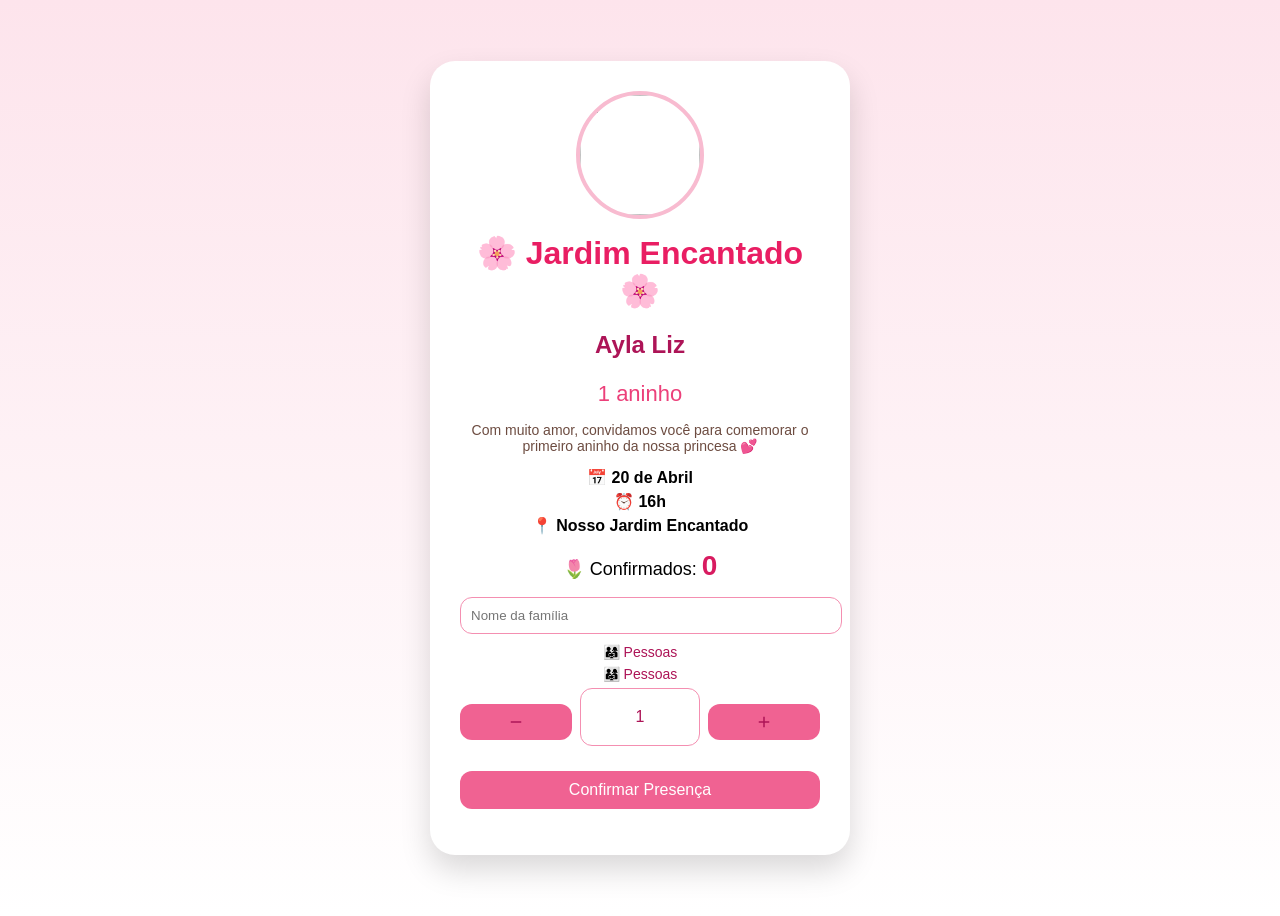
==== index.html @ fba71929 "feat: initial prototype" ====
<!DOCTYPE html>
<html lang="pt-BR">
<head>
<meta charset="UTF-8">
<title>Ayla Liz • 1 Aninho</title>
<link rel="stylesheet" href="style.css">
</head>

<body>

<!-- FLORES ANIMADAS -->
<div class="flores">
  <span>🌸</span><span>🌷</span><span>🌼</span>
  <span>🌸</span><span>🌷</span><span>🌼</span>
</div>

<audio autoplay loop>
  <source src="musica.mp3" type="audio/mpeg">
</audio>

<div class="convite">
  <img src="img/ayla.jpg" class="foto">

  <h1>🌸 Jardim Encantado 🌸</h1>
  <h2>Ayla Liz</h2>
  <p class="idade">1 aninho</p>

  <p class="texto">
    Com muito amor, convidamos você para comemorar
    o primeiro aninho da nossa princesa 💕
  </p>

  <div class="info">
    <p>📅 <strong>20 de Abril</strong></p>
    <p>⏰ <strong>16h</strong></p>
    <p>📍 <strong>Nosso Jardim Encantado</strong></p>
  </div>

  <div class="contador">
    🌷 Confirmados:
    <span id="totalConfirmados">0</span>
  </div>

 <div class="confirmacao">
  <input type="text" id="nome" placeholder="Nome da família">
  <div class="qtd-container">
  <span class="label-qtd">👨‍👩‍👧 Pessoas</span>

 <div class="qtd-container">
  <span class="label-qtd">👨‍👩‍👧 Pessoas</span>

  <div class="qtd-box">
    <button type="button" class="qtd-btn" onclick="alterarQtd(-1)">
      <svg viewBox="0 0 24 24">
        <path d="M19 13H5v-2h14v2z"/>
      </svg>
    </button>

    <input type="text" id="qtd" value="1" readonly>

    <button type="button" class="qtd-btn" onclick="alterarQtd(1)">
      <svg viewBox="0 0 24 24">
        <path d="M19 13H13v6h-2v-6H5v-2h6V5h2v6h6v2z"/>
      </svg>
    </button>
  </div>
</div>


  <button onclick="confirmar()">Confirmar Presença</button>
  <p id="mensagem"></p>
</div>


<script src="script.js"></script>
</body>
</html>
---- style.css ----
body {
  background: linear-gradient(#fde4ec, #fff);
  font-family: 'Segoe UI', sans-serif;
  display: flex;
  justify-content: center;
  align-items: center;
  min-height: 100vh;
  overflow-x: hidden;
}

.convite {
  background: #fff;
  border-radius: 25px;
  padding: 30px;
  width: 360px;
  text-align: center;
  box-shadow: 0 15px 30px rgba(0,0,0,0.15);
}

.foto {
  width: 120px;
  height: 120px;
  border-radius: 50%;
  object-fit: cover;
  border: 4px solid #f8bbd0;
}

h1 {
  color: #e91e63;
  margin-top: 15px;
}

h2 {
  color: #ad1457;
}

.idade {
  font-size: 22px;
  color: #ec407a;
  margin-bottom: 15px;
}

.texto {
  color: #6d4c41;
  font-size: 14px;
}

.info p {
  margin: 5px 0;
}

.contador {
  margin: 15px 0;
  font-size: 18px;
}

#totalConfirmados {
  font-size: 28px;
  font-weight: bold;
  color: #d81b60;
}

.qtd-container {
  margin-bottom: 15px;
}

.label-qtd {
  display: block;
  margin-bottom: 6px;
  color: #ad1457;
  font-size: 14px;
}

.qtd-box {
  display: flex;
  justify-content: center;
  align-items: center;
  gap: 8px;
}

.qtd-box button {
  width: 36px;
  height: 36px;
  border-radius: 50%;
  border: none;
  background: #f8bbd0;
  color: #ad1457;
  font-size: 20px;
  cursor: pointer;
  transition: 0.2s;
}

.qtd-box button:hover {
  background: #f48fb1;
}

.qtd-box input {
  width: 45px;
  height: 36px;
  text-align: center;
  border-radius: 12px;
  border: 1px solid #f48fb1;
  font-size: 16px;
  color: #ad1457;
  background: #fff;
}

.qtd-btn {
  width: 36px;
  height: 36px;
  border-radius: 50%;
  border: none;
  background: #f8bbd0;
  display: flex;
  align-items: center;
  justify-content: center;
  cursor: pointer;
  transition: 0.2s;
}

.qtd-btn svg {
  width: 18px;
  height: 18px;
  fill: #ad1457;
}

.qtd-btn:hover {
  background: #f48fb1;
  transform: scale(1.05);
}

.qtd-btn:active {
  transform: scale(0.95);
}


.confirmacao input {
  width: 100%;
  padding: 10px;
  border-radius: 12px;
  border: 1px solid #f48fb1;
  margin-bottom: 10px;
}

.confirmacao button {
  width: 100%;
  padding: 10px;
  border: none;
  border-radius: 12px;
  background: #f06292;
  color: white;
  font-size: 16px;
  cursor: pointer;
}

.confirmacao button:hover {
  background: #ec407a;
}

#mensagem {
  color: #ad1457;
  margin-top: 8px;
}

/* FLORES */
.flores span {
  position: fixed;
  top: -50px;
  font-size: 24px;
  animation: cair 10s linear infinite;
}

.flores span:nth-child(1){left:10%;animation-delay:0s;}
.flores span:nth-child(2){left:30%;animation-delay:2s;}
.flores span:nth-child(3){left:50%;animation-delay:4s;}
.flores span:nth-child(4){left:70%;animation-delay:1s;}
.flores span:nth-child(5){left:90%;animation-delay:3s;}

@keyframes cair {
  to {
    transform: translateY(110vh);
  }
}
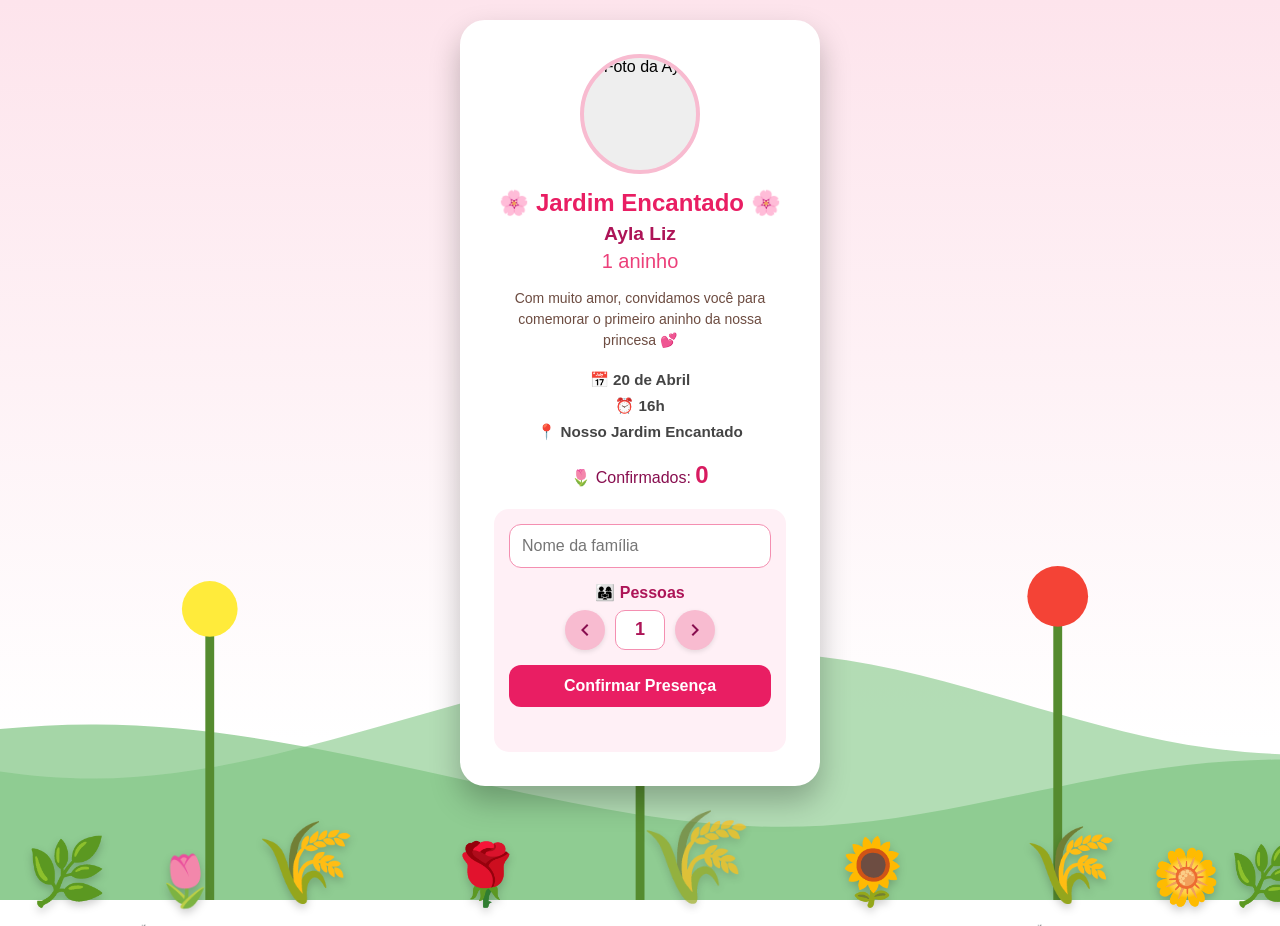
==== commit a0220603: "feat: initial prototype" ====
--- a/index.html
+++ b/index.html
@@ -1,77 +1,86 @@
 <!DOCTYPE html>
 <html lang="pt-BR">
 <head>
-<meta charset="UTF-8">
-<title>Ayla Liz • 1 Aninho</title>
-<link rel="stylesheet" href="style.css">
+  <meta charset="UTF-8">
+  <meta name="viewport" content="width=device-width, initial-scale=1.0">
+  <title>Ayla Liz • 1 Aninho</title>
+  <link rel="stylesheet" href="style.css">
 </head>
-
 <body>
 
-<!-- FLORES ANIMADAS -->
-<div class="flores">
-  <span>🌸</span><span>🌷</span><span>🌼</span>
-  <span>🌸</span><span>🌷</span><span>🌼</span>
-</div>
+  <div class="cenario-fundo"></div>
 
-<audio autoplay loop>
-  <source src="musica.mp3" type="audio/mpeg">
-</audio>
-
-<div class="convite">
-  <img src="img/ayla.jpg" class="foto">
-
-  <h1>🌸 Jardim Encantado 🌸</h1>
-  <h2>Ayla Liz</h2>
-  <p class="idade">1 aninho</p>
-
-  <p class="texto">
-    Com muito amor, convidamos você para comemorar
-    o primeiro aninho da nossa princesa 💕
-  </p>
-
-  <div class="info">
-    <p>📅 <strong>20 de Abril</strong></p>
-    <p>⏰ <strong>16h</strong></p>
-    <p>📍 <strong>Nosso Jardim Encantado</strong></p>
+  <div class="animacao-fundo flores">
+    <span>🌸</span><span>🌷</span><span>🌼</span>
+    <span>🌸</span><span>🌷</span><span>🌼</span>
+  </div>
+  <div class="animacao-frente folhas">
+    <span>🍃</span><span>🍂</span><span>🌿</span>
+    <span>🍃</span><span>🍁</span><span>🌿</span>
+  </div>
+  <div class="animacao-frente borboletas">
+    <span>🦋</span><span>🦋</span><span>🦋</span>
+  </div>
+  <div class="animacao-frente joaninhas">
+    <span>🐞</span><span>🐞</span><span>🐞</span>
+  </div>
+  <div class="animacao-frente fadinhas">
+    <span>🧚‍♀️</span><span>🧚</span><span>✨</span>
   </div>
 
-  <div class="contador">
-    🌷 Confirmados:
-    <span id="totalConfirmados">0</span>
+  <div class="vegetacao-fixa">
+    <span>🌿</span><span>🌷</span><span>🌾</span><span>🌹</span><span>🌾</span>
+    <span>🌻</span><span>🌾</span><span>🌼</span><span>🌿</span>
+  </div>
+  
+  <audio autoplay loop>
+    <source src="musica.mp3" type="audio/mpeg">
+  </audio>
+
+  <div class="convite">
+    <img src="img/ayla.jpg" class="foto" alt="Foto da Ayla">
+
+    <h1>🌸 Jardim Encantado 🌸</h1>
+    <h2>Ayla Liz</h2>
+    <p class="idade">1 aninho</p>
+
+    <p class="texto">
+      Com muito amor, convidamos você para comemorar
+      o primeiro aninho da nossa princesa 💕
+    </p>
+
+    <div class="info">
+      <p>📅 <strong>20 de Abril</strong></p>
+      <p>⏰ <strong>16h</strong></p>
+      <p>📍 <strong>Nosso Jardim Encantado</strong></p>
+    </div>
+
+    <div class="contador">
+      🌷 Confirmados:
+      <span id="totalConfirmados">0</span>
+    </div>
+
+    <div class="confirmacao">
+      <input type="text" id="nome" placeholder="Nome da família">
+      
+      <div class="qtd-container">
+        <span class="label-qtd">👨‍👩‍👧 Pessoas</span>
+        <div class="qtd-box">
+          <button type="button" class="qtd-btn" onclick="alterarQtd(-1)" aria-label="Diminuir">
+            <svg viewBox="0 0 24 24"><path d="M15.41 7.41L14 6l-6 6 6 6 1.41-1.41L10.83 12z"/></svg>
+          </button>
+          <input type="text" id="qtd" value="1" readonly>
+          <button type="button" class="qtd-btn" onclick="alterarQtd(1)" aria-label="Aumentar">
+            <svg viewBox="0 0 24 24"><path d="M10 6L8.59 7.41 13.17 12l-4.58 4.59L10 18l6-6z"/></svg>
+          </button>
+        </div>
+      </div>
+
+      <button class="btn-confirmar" onclick="confirmar()">Confirmar Presença</button>
+      <p id="mensagem"></p>
+    </div>
   </div>
 
- <div class="confirmacao">
-  <input type="text" id="nome" placeholder="Nome da família">
-  <div class="qtd-container">
-  <span class="label-qtd">👨‍👩‍👧 Pessoas</span>
-
- <div class="qtd-container">
-  <span class="label-qtd">👨‍👩‍👧 Pessoas</span>
-
-  <div class="qtd-box">
-    <button type="button" class="qtd-btn" onclick="alterarQtd(-1)">
-      <svg viewBox="0 0 24 24">
-        <path d="M19 13H5v-2h14v2z"/>
-      </svg>
-    </button>
-
-    <input type="text" id="qtd" value="1" readonly>
-
-    <button type="button" class="qtd-btn" onclick="alterarQtd(1)">
-      <svg viewBox="0 0 24 24">
-        <path d="M19 13H13v6h-2v-6H5v-2h6V5h2v6h6v2z"/>
-      </svg>
-    </button>
-  </div>
-</div>
-
-
-  <button onclick="confirmar()">Confirmar Presença</button>
-  <p id="mensagem"></p>
-</div>
-
-
-<script src="script.js"></script>
+  <script src="script.js"></script>
 </body>
-</html>
+</html>
--- a/style.css
+++ b/style.css
@@ -1,183 +1,228 @@
+/* =========================================
+   RESET E CONFIGURAÇÕES GERAIS
+========================================= */
+* {
+  box-sizing: border-box;
+  margin: 0;
+  padding: 0;
+}
+
 body {
-  background: linear-gradient(#fde4ec, #fff);
+  /* Fundo Base: Degradê Rosa */
+  background: linear-gradient(#fde4ec 0%, #fff 80%);
   font-family: 'Segoe UI', sans-serif;
+  
+  /* Flexbox para centralizar */
   display: flex;
+  flex-direction: column;
   justify-content: center;
   align-items: center;
+  
   min-height: 100vh;
+  /* Espaço embaixo maior no mobile para ver a grama */
+  padding: 20px 0 140px 0; 
   overflow-x: hidden;
 }
 
+/* =========================================
+   CENÁRIO DO JARDIM (SVG)
+========================================= */
+.cenario-fundo {
+  position: fixed;
+  bottom: 0;
+  left: 0;
+  width: 100%;
+  height: 45vh; /* Altura da área do desenho */
+  z-index: 0;   /* Atrás de tudo */
+  
+  /* SVG AJUSTADO: Baixei as flores (y=50) para não cortar o topo */
+  background-image: url('data:image/svg+xml;utf8,<svg xmlns="http://www.w3.org/2000/svg" viewBox="0 0 1440 320"><path fill="%23a5d6a7" fill-opacity="1" d="M0,224L48,213.3C96,203,192,181,288,181.3C384,181,480,203,576,224C672,245,768,267,864,261.3C960,256,1056,224,1152,213.3C1248,203,1344,213,1392,218.7L1440,224L1440,320L1392,320C1344,320,1248,320,1152,320C1056,320,960,320,864,320C768,320,672,320,576,320C480,320,384,320,288,320C192,320,96,320,48,320L0,320Z"></path><path fill="%2381c784" fill-opacity="0.6" d="M0,160L48,176C96,192,192,224,288,224C384,224,480,192,576,165.3C672,139,768,117,864,128C960,139,1056,181,1152,197.3C1248,213,1344,203,1392,197.3L1440,192L1440,320L1392,320C1344,320,1248,320,1152,320C1056,320,960,320,864,320C768,320,672,320,576,320C480,320,384,320,288,320C192,320,96,320,48,320L0,320Z"></path><line x1="140" y1="60" x2="140" y2="320" stroke="%23558b2f" stroke-width="7" /><circle cx="140" cy="60" r="26" fill="%23e91e63" /><line x1="380" y1="90" x2="380" y2="320" stroke="%23558b2f" stroke-width="7" /><circle cx="380" cy="90" r="22" fill="%23ffeb3b" /><line x1="720" y1="50" x2="720" y2="320" stroke="%23558b2f" stroke-width="7" /><circle cx="720" cy="50" r="30" fill="%239c27b0" /><line x1="1050" y1="80" x2="1050" y2="320" stroke="%23558b2f" stroke-width="7" /><circle cx="1050" cy="80" r="24" fill="%23f44336" /><line x1="1300" y1="60" x2="1300" y2="320" stroke="%23558b2f" stroke-width="7" /><circle cx="1300" cy="60" r="26" fill="%23ff9800" /></svg>');
+  
+  background-position: bottom center;
+  background-repeat: no-repeat;
+  
+  /* DESKTOP PADRÃO: Cobre a largura toda */
+  background-size: cover; 
+}
+
+
+/* =========================================
+   CARTÃO DO CONVITE
+========================================= */
 .convite {
   background: #fff;
   border-radius: 25px;
   padding: 30px;
-  width: 360px;
+  width: 90%;
+  max-width: 360px;
   text-align: center;
-  box-shadow: 0 15px 30px rgba(0,0,0,0.15);
+  box-shadow: 0 15px 30px rgba(0,0,0,0.25);
+  position: relative;
+  z-index: 10;
+  border: 4px solid #fff;
 }
 
 .foto {
-  width: 120px;
-  height: 120px;
-  border-radius: 50%;
-  object-fit: cover;
-  border: 4px solid #f8bbd0;
-}
-
-h1 {
-  color: #e91e63;
-  margin-top: 15px;
-}
-
-h2 {
-  color: #ad1457;
-}
-
-.idade {
-  font-size: 22px;
-  color: #ec407a;
-  margin-bottom: 15px;
-}
-
-.texto {
-  color: #6d4c41;
-  font-size: 14px;
-}
-
-.info p {
-  margin: 5px 0;
-}
-
-.contador {
-  margin: 15px 0;
-  font-size: 18px;
-}
-
-#totalConfirmados {
-  font-size: 28px;
-  font-weight: bold;
-  color: #d81b60;
-}
-
-.qtd-container {
-  margin-bottom: 15px;
-}
-
-.label-qtd {
-  display: block;
-  margin-bottom: 6px;
-  color: #ad1457;
-  font-size: 14px;
-}
-
-.qtd-box {
-  display: flex;
-  justify-content: center;
-  align-items: center;
-  gap: 8px;
-}
-
-.qtd-box button {
-  width: 36px;
-  height: 36px;
-  border-radius: 50%;
-  border: none;
-  background: #f8bbd0;
-  color: #ad1457;
-  font-size: 20px;
-  cursor: pointer;
-  transition: 0.2s;
-}
-
-.qtd-box button:hover {
-  background: #f48fb1;
-}
-
-.qtd-box input {
-  width: 45px;
-  height: 36px;
-  text-align: center;
-  border-radius: 12px;
-  border: 1px solid #f48fb1;
-  font-size: 16px;
-  color: #ad1457;
-  background: #fff;
-}
-
+  width: 120px; height: 120px;
+  min-width: 120px; min-height: 120px;
+  aspect-ratio: 1 / 1; border-radius: 50%;
+  object-fit: cover; border: 4px solid #f8bbd0;
+  display: block; margin: 0 auto;
+  background-color: #eee;
+}
+
+h1 { color: #e91e63; margin-top: 15px; font-size: 24px; line-height: 1.2; }
+h2 { color: #ad1457; margin: 5px 0; font-size: 1.2em; }
+.idade { font-size: 20px; color: #ec407a; margin-bottom: 15px; }
+.texto { color: #6d4c41; font-size: 14px; line-height: 1.5; margin-bottom: 20px; }
+.info p { margin: 8px 0; color: #444; font-size: 0.95em; }
+.contador { margin: 20px 0; font-size: 16px; color: #880e4f; }
+#totalConfirmados { font-size: 24px; font-weight: bold; color: #d81b60; }
+
+.confirmacao { background: #fff0f6; padding: 15px; border-radius: 15px; margin-top: 15px; }
+.confirmacao input[type="text"]#nome {
+  width: 100%; padding: 12px; border-radius: 12px; border: 1px solid #f48fb1;
+  margin-bottom: 15px; box-sizing: border-box; outline: none; font-size: 16px;
+}
+.qtd-container { margin-bottom: 15px; }
+.label-qtd { display: block; margin-bottom: 8px; color: #ad1457; font-weight: bold; }
+.qtd-box { display: flex; justify-content: center; align-items: center; gap: 10px; }
+.qtd-box input { width: 50px; height: 40px; text-align: center; border-radius: 10px; border: 1px solid #f48fb1; font-size: 18px; color: #ad1457; font-weight: bold; background: #fff; }
 .qtd-btn {
-  width: 36px;
-  height: 36px;
-  border-radius: 50%;
-  border: none;
-  background: #f8bbd0;
-  display: flex;
-  align-items: center;
-  justify-content: center;
-  cursor: pointer;
-  transition: 0.2s;
-}
-
-.qtd-btn svg {
-  width: 18px;
-  height: 18px;
-  fill: #ad1457;
-}
-
-.qtd-btn:hover {
-  background: #f48fb1;
-  transform: scale(1.05);
-}
-
-.qtd-btn:active {
-  transform: scale(0.95);
-}
-
-
-.confirmacao input {
-  width: 100%;
-  padding: 10px;
-  border-radius: 12px;
-  border: 1px solid #f48fb1;
-  margin-bottom: 10px;
-}
-
-.confirmacao button {
-  width: 100%;
-  padding: 10px;
-  border: none;
-  border-radius: 12px;
-  background: #f06292;
-  color: white;
-  font-size: 16px;
-  cursor: pointer;
-}
-
-.confirmacao button:hover {
-  background: #ec407a;
-}
-
-#mensagem {
-  color: #ad1457;
-  margin-top: 8px;
-}
-
-/* FLORES */
-.flores span {
+  width: 40px; height: 40px; border-radius: 50%; border: none; background: #f8bbd0;
+  display: flex; align-items: center; justify-content: center; cursor: pointer;
+  transition: all 0.2s ease; box-shadow: 0 2px 5px rgba(0,0,0,0.1);
+  -webkit-tap-highlight-color: transparent;
+}
+.qtd-btn:hover { background: #f06292; transform: scale(1.1); }
+.qtd-btn:active { transform: scale(0.9); }
+.qtd-btn svg { width: 24px; height: 24px; fill: #880e4f; pointer-events: none; }
+.btn-confirmar {
+  width: 100%; padding: 12px; border: none; border-radius: 12px; background: #e91e63;
+  color: white; font-size: 16px; font-weight: bold; cursor: pointer; transition: background 0.3s;
+  -webkit-tap-highlight-color: transparent;
+}
+.btn-confirmar:hover { background: #c2185b; }
+#mensagem { font-size: 13px; color: #ad1457; margin-top: 10px; min-height: 20px; }
+
+
+/* =========================================
+   VEGETAÇÃO FIXA (Emojis)
+========================================= */
+.vegetacao-fixa {
   position: fixed;
-  top: -50px;
-  font-size: 24px;
-  animation: cair 10s linear infinite;
-}
-
+  bottom: 0; left: 0; width: 100%;
+  height: 100px; z-index: 12; 
+  pointer-events: none; user-select: none;
+}
+
+.vegetacao-fixa span {
+  position: absolute; bottom: -10px; opacity: 1;
+  filter: drop-shadow(0 4px 4px rgba(0,0,0,0.2));
+  animation: balancar-suave 3s ease-in-out infinite alternate;
+  transform-origin: bottom center;
+}
+
+/* Tamanhos Padrão (Desktop/Tablet) */
+.vegetacao-fixa span:nth-child(1) { left: 2%;  font-size: 65px; animation-delay: 0.2s; }
+.vegetacao-fixa span:nth-child(2) { left: 12%; font-size: 50px; animation-delay: 0.5s; }
+.vegetacao-fixa span:nth-child(3) { left: 20%; font-size: 80px; animation-delay: 1s;   }
+.vegetacao-fixa span:nth-child(4) { left: 35%; font-size: 60px; animation-delay: 0.3s; }
+.vegetacao-fixa span:nth-child(5) { left: 50%; font-size: 90px; animation-delay: 0.8s; z-index: -1; opacity: 0.7; }
+.vegetacao-fixa span:nth-child(6) { left: 65%; font-size: 65px; animation-delay: 0.1s; }
+.vegetacao-fixa span:nth-child(7) { left: 80%; font-size: 75px; animation-delay: 1.2s; }
+.vegetacao-fixa span:nth-child(8) { left: 90%; font-size: 55px; animation-delay: 0.6s; }
+.vegetacao-fixa span:nth-child(9) { left: 96%; font-size: 60px; animation-delay: 0.4s; }
+
+
+/* =========================================
+   ANIMAÇÕES
+========================================= */
+.animacao-fundo span, .animacao-frente span { position: fixed; pointer-events: none; user-select: none; }
+.animacao-fundo { z-index: 30; } 
+.animacao-frente { z-index: 30; }
+
+.flores span { top: -50px; font-size: 24px; opacity: 0.9; animation: cair-simples 10s linear infinite; }
 .flores span:nth-child(1){left:10%;animation-delay:0s;}
-.flores span:nth-child(2){left:30%;animation-delay:2s;}
+.flores span:nth-child(2){left:30%;animation-delay:2s; font-size: 20px;}
 .flores span:nth-child(3){left:50%;animation-delay:4s;}
-.flores span:nth-child(4){left:70%;animation-delay:1s;}
+.flores span:nth-child(4){left:70%;animation-delay:1s; font-size: 28px;}
 .flores span:nth-child(5){left:90%;animation-delay:3s;}
-
-@keyframes cair {
-  to {
-    transform: translateY(110vh);
-  }
-}
+.flores span:nth-child(6){left:20%;animation-delay:5s; font-size: 18px;}
+
+.folhas span { top: -50px; font-size: 20px; opacity: 0.9; animation: cair-balancando 14s ease-in-out infinite; }
+.folhas span:nth-child(1){left:5%; animation-delay:1s;}
+.folhas span:nth-child(2){left:25%; animation-delay:4s; font-size: 16px;}
+.folhas span:nth-child(3){left:45%; animation-delay:2s;}
+.folhas span:nth-child(4){left:65%; animation-delay:6s; font-size: 22px;}
+.folhas span:nth-child(5){left:85%; animation-delay:3s;}
+.folhas span:nth-child(6){left:15%; animation-delay:7s;}
+
+.borboletas span { font-size: 30px; bottom: -100px; left: -100px; animation: voar-diagonal 18s linear infinite; }
+.borboletas span:nth-child(1) { animation-delay: 0s; }
+.borboletas span:nth-child(2) { left: auto; right: -100px; animation: voar-diagonal-invertido 22s linear infinite; animation-delay: 5s; font-size: 24px; }
+.borboletas span:nth-child(3) { left: 20%; animation-duration: 15s; animation-delay: 10s; }
+
+.joaninhas span { font-size: 22px; bottom: -50px; opacity: 0.8; animation: subir-caminhando 20s linear infinite; }
+.joaninhas span:nth-child(1) { left: 10%; animation-delay: 2s; }
+.joaninhas span:nth-child(2) { left: 80%; animation-delay: 10s; animation-duration: 25s; }
+.joaninhas span:nth-child(3) { left: 40%; animation-delay: 15s; font-size: 18px; }
+
+.fadinhas span { font-size: 28px; top: 10%; left: -50px; opacity: 0.9; animation: flutuar-fada 25s ease-in-out infinite; }
+.fadinhas span:nth-child(1) { top: 20%; animation-delay: 0s; }
+.fadinhas span:nth-child(2) { top: 60%; animation-delay: 12s; font-size: 24px; }
+.fadinhas span:nth-child(3) { top: 40%; animation-delay: 5s; font-size: 15px; animation-duration: 15s; }
+
+
+/* =========================================
+   MEDIA QUERY (RESPONSIVIDADE MOBILE)
+========================================= */
+@media (max-width: 600px) {
+  
+  /* 1. Ajuste do Fundo SVG para Mobile */
+  .cenario-fundo {
+    /* Largura de 250% da tela (zoom) e alinhado no centro.
+       Isso faz com que as flores centrais fiquem visíveis e grandes. */
+    background-size: 250% 50vh;
+    background-position: bottom center;
+  }
+
+  /* 2. Vegetação Emoji Menor */
+  .vegetacao-fixa {
+    height: 60px; /* Reduz altura da área */
+  }
+  .vegetacao-fixa span {
+    transform: scale(0.6); /* Reduz tamanho dos emojis em 40% */
+    bottom: -15px; /* Ajusta a posição */
+  }
+
+  /* 3. Ajuste do Convite */
+  .convite {
+    width: 92%;
+    padding: 25px 15px;
+  }
+  
+  body {
+    padding-bottom: 90px;
+  }
+}
+
+/* Paisagem (Celular deitado) */
+@media (max-height: 500px) {
+  body {
+    justify-content: flex-start;
+    padding-top: 20px;
+  }
+}
+
+
+/* =========================================
+   KEYFRAMES
+========================================= */
+@keyframes balancar-suave { 0% { transform: rotate(-3deg); } 100% { transform: rotate(3deg); } }
+@keyframes cair-simples { to { transform: translateY(110vh) rotate(360deg); } }
+@keyframes cair-balancando { 0% { transform: translateY(0) rotate(0deg) translateX(0); } 50% { transform: translateY(55vh) rotate(180deg) translateX(30px); } 100% { transform: translateY(110vh) rotate(360deg) translateX(0); } }
+@keyframes voar-diagonal { 0% { transform: translate(0, 0) scale(0.8) rotate(-45deg); opacity: 0; } 10% { opacity: 1; } 25% { transform: translate(40vw, -30vh) scale(1.1) rotate(-45deg); } 50% { transform: translate(70vw, -60vh) scale(0.9) rotate(-45deg); } 75% { transform: translate(100vw, -90vh) scale(1.1) rotate(-45deg); } 100% { transform: translate(130vw, -130vh) scale(0.9) rotate(-45deg); opacity: 0; } }
+@keyframes voar-diagonal-invertido { 0% { transform: translate(0, 0) scaleX(-1) rotate(45deg) scale(0.8); opacity: 0; } 10% { opacity: 1; } 50% { transform: translate(-65vw, -65vh) scaleX(-1) rotate(45deg) scale(1.1); } 100% { transform: translate(-130vw, -130vh) scaleX(-1) rotate(45deg) scale(0.9); opacity: 0; } }
+@keyframes subir-caminhando { 0% { transform: translateY(0) translateX(0) rotate(0deg); opacity: 0; } 5% { transform: translateY(-6vh) translateX(20px) rotate(25deg); opacity: 1; } 10% { transform: translateY(-12vh) translateX(-20px) rotate(-25deg); opacity: 1; } 15% { transform: translateY(-18vh) translateX(20px) rotate(25deg); } 20% { transform: translateY(-24vh) translateX(-20px) rotate(-25deg); } 25% { transform: translateY(-30vh) translateX(20px) rotate(25deg); } 30% { transform: translateY(-36vh) translateX(-20px) rotate(-25deg); } 35% { transform: translateY(-42vh) translateX(20px) rotate(25deg); } 40% { transform: translateY(-48vh) translateX(-20px) rotate(-25deg); } 45% { transform: translateY(-54vh) translateX(20px) rotate(25deg); } 50% { transform: translateY(-60vh) translateX(-20px) rotate(-25deg); } 55% { transform: translateY(-66vh) translateX(20px) rotate(25deg); } 60% { transform: translateY(-72vh) translateX(-20px) rotate(-25deg); } 65% { transform: translateY(-78vh) translateX(20px) rotate(25deg); } 70% { transform: translateY(-84vh) translateX(-20px) rotate(-25deg); } 75% { transform: translateY(-90vh) translateX(20px) rotate(25deg); } 80% { transform: translateY(-96vh) translateX(-20px) rotate(-25deg); } 85% { transform: translateY(-102vh)translateX(20px) rotate(25deg); opacity: 1; } 90% { transform: translateY(-108vh)translateX(-20px) rotate(-25deg); opacity: 1; } 95% { transform: translateY(-114vh)translateX(20px) rotate(25deg); opacity: 0.5; } 100% { transform: translateY(-120vh)translateX(0) rotate(0deg); opacity: 0; } }
+@keyframes flutuar-fada { 0% { left: -50px; transform: translateY(0) scale(1); opacity: 0; } 10% { opacity: 1; } 25% { transform: translateY(-20px) scale(1.1); } 50% { transform: translateY(0) scale(1); } 75% { transform: translateY(-20px) scale(1.1); } 100% { left: 110vw; transform: translateY(0) scale(1); opacity: 0; } }
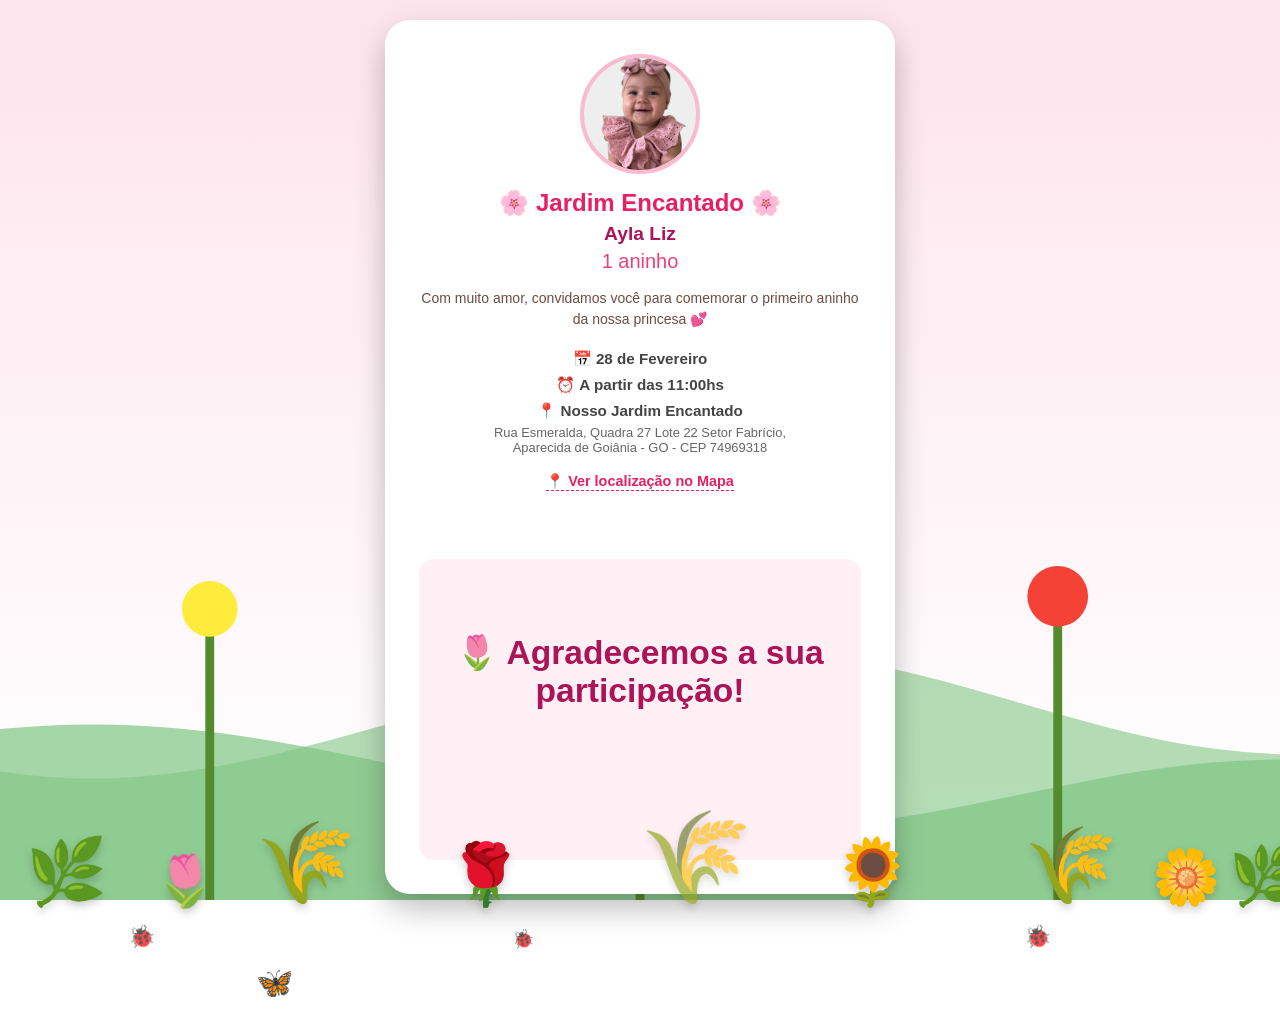
==== commit 492202be: "feat: added docs for run in gitPage" ====
--- a/index.html
+++ b/index.html
@@ -1,86 +1,576 @@
 <!DOCTYPE html>
-<html lang="pt-BR">
-<head>
-  <meta charset="UTF-8">
-  <meta name="viewport" content="width=device-width, initial-scale=1.0">
-  <title>Ayla Liz • 1 Aninho</title>
-  <link rel="stylesheet" href="style.css">
-</head>
-<body>
-
-  <div class="cenario-fundo"></div>
-
-  <div class="animacao-fundo flores">
-    <span>🌸</span><span>🌷</span><span>🌼</span>
-    <span>🌸</span><span>🌷</span><span>🌼</span>
+<html lang="pt-br">
+<head><meta charset='utf-8'><meta name='viewport' content='width=device-width, initial-scale=1.0'><title>Aniversário da Ayla - 1 Aninho</title><link rel='icon' type='image/png' href='assets/ayla.png'><style>
+        :root {}
+        
+        *{
+    width: auto;
+    height: auto;
+    margin: 0;
+    padding: 0;
+    border: none;
+    box-sizing: border-box;
+    font-family: 'Arial', sans-serif;
+    display: auto;
+    opacity:1;
+
+}
+button:hover, label:hover, a:hover{
+    cursor: pointer;
+    opacity:0.6;
+    
+}
+        /* =========================================
+   RESET E CONFIGURAÇÕES GERAIS
+========================================= */
+* {
+  box-sizing: border-box;
+  margin: 0;
+  padding: 0;
+}
+
+body {
+  /* Fundo Base: Degradê Rosa */
+  background: linear-gradient(#fde4ec 0%, #fff 80%);
+  font-family: 'Segoe UI', sans-serif;
+  
+  /* Flexbox para centralizar */
+  display: flex;
+  flex-direction: column;
+  justify-content: center;
+  align-items: center;
+  
+  min-height: 100vh;
+  /* Espaço embaixo maior no mobile para ver a grama */
+  padding: 20px 0 140px 0; 
+  overflow-x: hidden;
+}
+/* =========================================
+   CAMADA BASE VERDE (Tapa-buraco mobile)
+========================================= */
+.fundo-verde-base {
+  position: fixed;
+  bottom: 0;
+  left: 0;
+  width: 100%;
+  /* Altura suficiente para cobrir a parte inferior da tela em qualquer celular */
+  height: 5vh; 
+  /* A cor exata da grama do seu SVG */
+  background-color: #8fcd92; 
+  /* Z-index menor que o do cenário (-1) para ficar atrás dele */
+  z-index: -1; 
+}
+/* =========================================
+   CENÁRIO DO JARDIM (SVG)
+========================================= */
+.cenario-fundo {
+  position: fixed;
+  bottom: 0;
+  left: 0;
+  width: 100%;
+  height: 45vh; /* Altura da área do desenho */
+  z-index: 2;   /* Atrás de tudo */
+  
+  /* SVG AJUSTADO: Baixei as flores (y=50) para não cortar o topo */
+  background-image: url('data:image/svg+xml;utf8,<svg xmlns="http://www.w3.org/2000/svg" viewBox="0 0 1440 320"><path fill="%23a5d6a7" fill-opacity="1" d="M0,224L48,213.3C96,203,192,181,288,181.3C384,181,480,203,576,224C672,245,768,267,864,261.3C960,256,1056,224,1152,213.3C1248,203,1344,213,1392,218.7L1440,224L1440,320L1392,320C1344,320,1248,320,1152,320C1056,320,960,320,864,320C768,320,672,320,576,320C480,320,384,320,288,320C192,320,96,320,48,320L0,320Z"></path><path fill="%2381c784" fill-opacity="0.6" d="M0,160L48,176C96,192,192,224,288,224C384,224,480,192,576,165.3C672,139,768,117,864,128C960,139,1056,181,1152,197.3C1248,213,1344,203,1392,197.3L1440,192L1440,320L1392,320C1344,320,1248,320,1152,320C1056,320,960,320,864,320C768,320,672,320,576,320C480,320,384,320,288,320C192,320,96,320,48,320L0,320Z"></path><line x1="140" y1="60" x2="140" y2="320" stroke="%23558b2f" stroke-width="7" /><circle cx="140" cy="60" r="26" fill="%23e91e63" /><line x1="380" y1="90" x2="380" y2="320" stroke="%23558b2f" stroke-width="7" /><circle cx="380" cy="90" r="22" fill="%23ffeb3b" /><line x1="720" y1="50" x2="720" y2="320" stroke="%23558b2f" stroke-width="7" /><circle cx="720" cy="50" r="30" fill="%239c27b0" /><line x1="1050" y1="80" x2="1050" y2="320" stroke="%23558b2f" stroke-width="7" /><circle cx="1050" cy="80" r="24" fill="%23f44336" /><line x1="1300" y1="60" x2="1300" y2="320" stroke="%23558b2f" stroke-width="7" /><circle cx="1300" cy="60" r="26" fill="%23ff9800" /></svg>');
+  
+  background-position: bottom center;
+  background-repeat: no-repeat;
+  
+  /* DESKTOP PADRÃO: Cobre a largura toda */
+  background-size: cover; 
+}
+
+
+/* =========================================
+   CARTÃO DO CONVITE
+========================================= */
+.convite {
+  background: #fff;
+  border-radius: 25px;
+  padding: 30px;
+  width: 90%;
+  max-width: 510px;
+  text-align: center;
+  box-shadow: 0 15px 30px rgba(0,0,0,0.25);
+  position: relative;
+  z-index: 10;
+  border: 4px solid #fff;
+}
+
+.foto {
+  width: 120px; height: 120px;
+  min-width: 120px; min-height: 120px;
+  aspect-ratio: 1 / 1; border-radius: 50%;
+  object-fit: cover; border: 4px solid #f8bbd0;
+  display: block; margin: 0 auto;
+  background-color: #eee;
+}
+
+h1 { color: #e91e63; margin-top: 15px; font-size: 24px; line-height: 1.2; }
+h2 { color: #ad1457; margin: 5px 0; font-size: 1.2em; }
+.idade { font-size: 20px; color: #ec407a; margin-bottom: 15px; }
+.texto { color: #6d4c41; font-size: 14px; line-height: 1.5; margin-bottom: 20px; }
+.info p { margin: 8px 0; color: #444; font-size: 0.95em; }
+.contador { margin: 20px 0; font-size: 16px; color: #880e4f; }
+#totalConfirmados { font-size: 24px; font-weight: bold; color: #d81b60; }
+
+.confirmacao { background: #fff0f6; padding: 15px; border-radius: 15px; margin-top: 15px; }
+.confirmacao input[type="text"]#nome {
+  width: 100%; padding: 12px; border-radius: 12px; border: 1px solid #f48fb1;
+  margin-bottom: 15px; box-sizing: border-box; outline: none; font-size: 16px;
+}
+.qtd-container { margin-bottom: 15px; }
+.label-qtd { display: block; margin-bottom: 8px; color: #ad1457; font-weight: bold; font-size: 2.1rem; }
+.qtd-box { display: flex; justify-content: center; align-items: center; gap: 10px; }
+.qtd-box input { width: 50px; height: 40px; text-align: center; border-radius: 10px; border: 1px solid #f48fb1; font-size: 18px; color: #ad1457; font-weight: bold; background: #fff; }
+.qtd-btn {
+  width: 40px; height: 40px; border-radius: 50%; border: none; background: #f8bbd0;
+  display: flex; align-items: center; justify-content: center; cursor: pointer;
+  transition: all 0.2s ease; box-shadow: 0 2px 5px rgba(0,0,0,0.1);
+  -webkit-tap-highlight-color: transparent;
+}
+.qtd-btn:hover { background: #f06292; transform: scale(1.1); }
+.qtd-btn:active { transform: scale(0.9); }
+.qtd-btn svg { width: 24px; height: 24px; fill: #880e4f; pointer-events: none; }
+.btn-confirmar {
+  width: 100%; padding: 12px; border: none; border-radius: 12px; background: #e91e63;
+  color: white; font-size: 16px; font-weight: bold; cursor: pointer; transition: background 0.3s;
+  -webkit-tap-highlight-color: transparent;
+}
+.btn-confirmar:hover { background: #c2185b; }
+#mensagem { font-size: 13px; color: #ad1457; margin-top: 10px; min-height: 20px; }
+
+
+/* =========================================
+   VEGETAÇÃO FIXA (Emojis)
+========================================= */
+.vegetacao-fixa {
+  position: fixed;
+  bottom: 0; left: 0; width: 100%;
+  height: 100px; z-index: 12; 
+  pointer-events: none; user-select: none;
+}
+
+.vegetacao-fixa span {
+  position: absolute; bottom: -10px; opacity: 1;
+  filter: drop-shadow(0 4px 4px rgba(0,0,0,0.2));
+  animation: balancar-suave 3s ease-in-out infinite alternate;
+  transform-origin: bottom center;
+}
+
+/* Tamanhos Padrão (Desktop/Tablet) */
+.vegetacao-fixa span:nth-child(1) { left: 2%;  font-size: 65px; animation-delay: 0.2s; }
+.vegetacao-fixa span:nth-child(2) { left: 12%; font-size: 50px; animation-delay: 0.5s; }
+.vegetacao-fixa span:nth-child(3) { left: 20%; font-size: 80px; animation-delay: 1s;   }
+.vegetacao-fixa span:nth-child(4) { left: 35%; font-size: 60px; animation-delay: 0.3s; }
+.vegetacao-fixa span:nth-child(5) { left: 50%; font-size: 90px; animation-delay: 0.8s; z-index: -1; opacity: 0.7; }
+.vegetacao-fixa span:nth-child(6) { left: 65%; font-size: 65px; animation-delay: 0.1s; }
+.vegetacao-fixa span:nth-child(7) { left: 80%; font-size: 75px; animation-delay: 1.2s; }
+.vegetacao-fixa span:nth-child(8) { left: 90%; font-size: 55px; animation-delay: 0.6s; }
+.vegetacao-fixa span:nth-child(9) { left: 96%; font-size: 60px; animation-delay: 0.4s; }
+
+
+/* =========================================
+   ANIMAÇÕES
+========================================= */
+.animacao-fundo span, .animacao-frente span { position: fixed; pointer-events: none; user-select: none; }
+.animacao-fundo { z-index: 30; } 
+.animacao-frente { z-index: 30; }
+
+.flores span { top: -50px; font-size: 24px; opacity: 0.9; animation: cair-simples 10s linear infinite; }
+.flores span:nth-child(1){left:10%;animation-delay:0s;}
+.flores span:nth-child(2){left:30%;animation-delay:2s; font-size: 20px;}
+.flores span:nth-child(3){left:50%;animation-delay:4s;}
+.flores span:nth-child(4){left:70%;animation-delay:1s; font-size: 28px;}
+.flores span:nth-child(5){left:90%;animation-delay:3s;}
+.flores span:nth-child(6){left:20%;animation-delay:5s; font-size: 18px;}
+
+.folhas span { top: -50px; font-size: 20px; opacity: 0.9; animation: cair-balancando 14s ease-in-out infinite; }
+.folhas span:nth-child(1){left:5%; animation-delay:1s;}
+.folhas span:nth-child(2){left:25%; animation-delay:4s; font-size: 16px;}
+.folhas span:nth-child(3){left:45%; animation-delay:2s;}
+.folhas span:nth-child(4){left:65%; animation-delay:6s; font-size: 22px;}
+.folhas span:nth-child(5){left:85%; animation-delay:3s;}
+.folhas span:nth-child(6){left:15%; animation-delay:7s;}
+
+.borboletas span { font-size: 30px; bottom: -100px; left: -100px; animation: voar-diagonal 18s linear infinite; }
+.borboletas span:nth-child(1) { animation-delay: 0s; }
+.borboletas span:nth-child(2) { left: auto; right: -100px; animation: voar-diagonal-invertido 22s linear infinite; animation-delay: 5s; font-size: 24px; }
+.borboletas span:nth-child(3) { left: 20%; animation-duration: 15s; animation-delay: 10s; }
+
+.joaninhas span { font-size: 22px; bottom: -50px; opacity: 0.8; animation: subir-caminhando 20s linear infinite; }
+.joaninhas span:nth-child(1) { left: 10%; animation-delay: 2s; }
+.joaninhas span:nth-child(2) { left: 80%; animation-delay: 10s; animation-duration: 25s; }
+.joaninhas span:nth-child(3) { left: 40%; animation-delay: 15s; font-size: 18px; }
+
+.fadinhas span { font-size: 28px; top: 10%; left: -50px; opacity: 0.9; animation: flutuar-fada 25s ease-in-out infinite; }
+.fadinhas span:nth-child(1) { top: 20%; animation-delay: 0s; }
+.fadinhas span:nth-child(2) { top: 60%; animation-delay: 12s; font-size: 24px; }
+.fadinhas span:nth-child(3) { top: 40%; animation-delay: 5s; font-size: 15px; animation-duration: 15s; }
+
+
+/* =========================================
+   MEDIA QUERY (RESPONSIVIDADE MOBILE)
+========================================= */
+@media (max-width: 600px) {
+  
+  /* 1. Ajuste do Fundo SVG para Mobile */
+  .cenario-fundo {
+    /* Largura de 250% da tela (zoom) e alinhado no centro.
+       Isso faz com que as flores centrais fiquem visíveis e grandes. */
+    background-size: 250% 50vh;
+    background-position: bottom center;
+  }
+
+  /* 2. Vegetação Emoji Menor */
+  .vegetacao-fixa {
+    height: 60px; /* Reduz altura da área */
+  }
+  .vegetacao-fixa span {
+    transform: scale(0.6); /* Reduz tamanho dos emojis em 40% */
+    bottom: -15px; /* Ajusta a posição */
+  }
+
+  /* 3. Ajuste do Convite */
+  .convite {
+    width: 92%;
+    padding: 25px 15px;
+  }
+  
+  body {
+    padding-bottom: 90px;
+  }
+  .fundo-verde-base {
+  height: 15vh; 
+}
+}
+
+/* Paisagem (Celular deitado) */
+@media (max-height: 500px) {
+  body {
+    justify-content: flex-start;
+    padding-top: 20px;
+  }
+}
+
+
+/* =========================================
+   KEYFRAMES
+========================================= */
+@keyframes balancar-suave { 0% { transform: rotate(-3deg); } 100% { transform: rotate(3deg); } }
+@keyframes cair-simples { to { transform: translateY(110vh) rotate(360deg); } }
+@keyframes cair-balancando { 0% { transform: translateY(0) rotate(0deg) translateX(0); } 50% { transform: translateY(55vh) rotate(180deg) translateX(30px); } 100% { transform: translateY(110vh) rotate(360deg) translateX(0); } }
+@keyframes voar-diagonal { 0% { transform: translate(0, 0) scale(0.8) rotate(65deg); opacity: 0; } 10% { opacity: 1; } 25% { transform: translate(40vw, -30vh) scale(1.1) rotate(65deg); } 50% { transform: translate(70vw, -60vh) scale(0.9) rotate(60deg); } 75% { transform: translate(100vw, -90vh) scale(1.1) rotate(60deg); } 100% { transform: translate(130vw, -130vh) scale(0.9) rotate(60deg); opacity: 0; } }
+@keyframes voar-diagonal-invertido { 0% { transform: translate(0, 0) scaleX(-1) rotate(45deg) scale(0.8); opacity: 0; } 10% { opacity: 1; } 50% { transform: translate(-65vw, -65vh) scaleX(-1) rotate(45deg) scale(1.1); } 100% { transform: translate(-130vw, -130vh) scaleX(-1) rotate(45deg) scale(0.9); opacity: 0; } }
+@keyframes subir-caminhando { 0% { transform: translateY(0) translateX(0) rotate(0deg); opacity: 0; } 5% { transform: translateY(-6vh) translateX(20px) rotate(25deg); opacity: 1; } 10% { transform: translateY(-12vh) translateX(-20px) rotate(-25deg); opacity: 1; } 15% { transform: translateY(-18vh) translateX(20px) rotate(25deg); } 20% { transform: translateY(-24vh) translateX(-20px) rotate(-25deg); } 25% { transform: translateY(-30vh) translateX(20px) rotate(25deg); } 30% { transform: translateY(-36vh) translateX(-20px) rotate(-25deg); } 35% { transform: translateY(-42vh) translateX(20px) rotate(25deg); } 40% { transform: translateY(-48vh) translateX(-20px) rotate(-25deg); } 45% { transform: translateY(-54vh) translateX(20px) rotate(25deg); } 50% { transform: translateY(-60vh) translateX(-20px) rotate(-25deg); } 55% { transform: translateY(-66vh) translateX(20px) rotate(25deg); } 60% { transform: translateY(-72vh) translateX(-20px) rotate(-25deg); } 65% { transform: translateY(-78vh) translateX(20px) rotate(25deg); } 70% { transform: translateY(-84vh) translateX(-20px) rotate(-25deg); } 75% { transform: translateY(-90vh) translateX(20px) rotate(25deg); } 80% { transform: translateY(-96vh) translateX(-20px) rotate(-25deg); } 85% { transform: translateY(-102vh)translateX(20px) rotate(25deg); opacity: 1; } 90% { transform: translateY(-108vh)translateX(-20px) rotate(-25deg); opacity: 1; } 95% { transform: translateY(-114vh)translateX(20px) rotate(25deg); opacity: 0.5; } 100% { transform: translateY(-120vh)translateX(0) rotate(0deg); opacity: 0; } }
+@keyframes flutuar-fada { 0% { left: -50px; transform: translateY(0) scale(1); opacity: 0; } 10% { opacity: 1; } 25% { transform: translateY(-20px) scale(1.1); } 50% { transform: translateY(0) scale(1); } 75% { transform: translateY(-20px) scale(1.1); } 100% { left: 110vw; transform: translateY(0) scale(1); opacity: 0; } }
+
+        /* ============================================================
+           I. INTERMEDIÁRIO MOBILE (XS + SM) - Até 767px
+           ============================================================ */
+        @media screen and (max-width: 767px) {
+            @media (orientation: portrait)  {  }
+            @media (orientation: landscape) {  }
+
+            /* Específicos */
+            @media screen and (max-width: 575px) {
+                @media (orientation: portrait)  {  }
+                @media (orientation: landscape) {  }
+            }
+            @media screen and (min-width: 576px) {
+                @media (orientation: portrait)  {  }
+                @media (orientation: landscape) {  }
+            }
+        }
+
+        /* ============================================================
+           II. INTERMEDIÁRIO TABLET (MD + LG) - 768px até 1199px
+           ============================================================ */
+        @media screen and (min-width: 768px) and (max-width: 1199px) {
+            @media (orientation: portrait)  {  }
+            @media (orientation: landscape) {  }
+
+            /* Específicos */
+            @media screen and (max-width: 991px) {
+                @media (orientation: portrait)  {  }
+                @media (orientation: landscape) {  }
+            }
+            @media screen and (min-width: 992px) {
+                @media (orientation: portrait)  {  }
+                @media (orientation: landscape) {  }
+            }
+        }
+
+        /* ============================================================
+           III. INTERMEDIÁRIO DESKTOP (XL + 2XL) - A partir de 1200px
+           ============================================================ */
+        @media screen and (min-width: 1200px) {
+            @media (orientation: portrait)  {  }
+            @media (orientation: landscape) {  }
+
+            /* Específicos */
+            @media screen and (max-width: 1399px) {
+                @media (orientation: portrait)  {  }
+                @media (orientation: landscape) {  }
+            }
+            @media screen and (min-width: 1400px) {
+                @media (orientation: portrait)  {  }
+                @media (orientation: landscape) {  }
+            }
+        }
+    </style></head><body>
+        <svg xmlns="http://www.w3.org/2000/svg" style="display: none;">
+  <symbol id="lupa" viewBox="0 0 100 100">
+    <g xmlns="http://www.w3.org/2000/svg" stroke="currentColor" fill="none" stroke-width="12" stroke-linecap="round">
+      <circle cx="42" cy="42" r="28"/>
+      <line x1="64" y1="64" x2="85" y2="85"/>
+    </g>
+  </symbol>
+  <symbol id="e-mail" viewBox="0 0 3000 3000">
+    <rect xmlns="http://www.w3.org/2000/svg" x="150" y="750" rx="15" ry="15" style="width: 2700px !important; height:1500px !important; fill: none; stroke: currentColor; stroke-width: 300;"/>
+    <path xmlns="http://www.w3.org/2000/svg" d=" M 150 750 L 2850 750 L 2850 900         L 1580 1500 C 1580 1500 1500 1555 1420 1500         L 1420 1500 L 150 900 Z" style="fill: none; stroke: currentColor; stroke-width: 300; stroke-linejoin: round;"/>
+  </symbol>
+  <symbol id="whatsapp" viewBox="0 0 32 32">
+    <path xmlns="http://www.w3.org/2000/svg" d="M26.576 5.363c-2.69-2.69-6.406-4.354-10.511-4.354-8.209 0-14.865 6.655-14.865 14.865 0 2.732 0.737 5.291 2.022 7.491l-0.038-0.070-2.109 7.702 7.879-2.067c2.051 1.139 4.498 1.809 7.102 1.809h0.006c8.209-0.003 14.862-6.659 14.862-14.868 0-4.103-1.662-7.817-4.349-10.507l0 0zM16.062 28.228h-0.005c-0 0-0.001 0-0.001 0-2.319 0-4.489-0.64-6.342-1.753l0.056 0.031-0.451-0.267-4.675 1.227 1.247-4.559-0.294-0.467c-1.185-1.862-1.889-4.131-1.889-6.565 0-6.822 5.531-12.353 12.353-12.353s12.353 5.531 12.353 12.353c0 6.822-5.53 12.353-12.353 12.353h-0zM22.838 18.977c-0.371-0.186-2.197-1.083-2.537-1.208-0.341-0.124-0.589-0.185-0.837 0.187-0.246 0.371-0.958 1.207-1.175 1.455-0.216 0.249-0.434 0.279-0.805 0.094-1.15-0.466-2.138-1.087-2.997-1.852l0.010 0.009c-0.799-0.74-1.484-1.587-2.037-2.521l-0.028-0.052c-0.216-0.371-0.023-0.572 0.162-0.757 0.167-0.166 0.372-0.434 0.557-0.65 0.146-0.179 0.271-0.384 0.366-0.604l0.006-0.017c0.043-0.087 0.068-0.188 0.068-0.296 0-0.131-0.037-0.253-0.101-0.357l0.002 0.003c-0.094-0.186-0.836-2.014-1.145-2.758-0.302-0.724-0.609-0.625-0.836-0.637-0.216-0.010-0.464-0.012-0.712-0.012-0.395 0.010-0.746 0.188-0.988 0.463l-0.001 0.002c-0.802 0.761-1.3 1.834-1.3 3.023 0 0.026 0 0.053 0.001 0.079l-0-0.004c0.131 1.467 0.681 2.784 1.527 3.857l-0.012-0.015c1.604 2.379 3.742 4.282 6.251 5.564l0.094 0.043c0.548 0.248 1.25 0.513 1.968 0.74l0.149 0.041c0.442 0.14 0.951 0.221 1.479 0.221 0.303 0 0.601-0.027 0.889-0.078l-0.031 0.004c1.069-0.223 1.956-0.868 2.497-1.749l0.009-0.017c0.165-0.366 0.261-0.793 0.261-1.242 0-0.185-0.016-0.366-0.047-0.542l0.003 0.019c-0.092-0.155-0.34-0.247-0.712-0.434z" style="stroke:currentColor;fill:currentColor;"/>
+  </symbol>
+  <symbol id="linkedin" viewBox="0 0 382 382">
+    <path xmlns="http://www.w3.org/2000/svg" style="fill:currentColor;" d="M347.445,0H34.555C15.471,0,0,15.471,0,34.555v312.889C0,366.529,15.471,382,34.555,382h312.889   C366.529,382,382,366.529,382,347.444V34.555C382,15.471,366.529,0,347.445,0z M118.207,329.844c0,5.554-4.502,10.056-10.056,10.056   H65.345c-5.554,0-10.056-4.502-10.056-10.056V150.403c0-5.554,4.502-10.056,10.056-10.056h42.806   c5.554,0,10.056,4.502,10.056,10.056V329.844z M86.748,123.432c-22.459,0-40.666-18.207-40.666-40.666S64.289,42.1,86.748,42.1   s40.666,18.207,40.666,40.666S109.208,123.432,86.748,123.432z M341.91,330.654c0,5.106-4.14,9.246-9.246,9.246H286.73   c-5.106,0-9.246-4.14-9.246-9.246v-84.168c0-12.556,3.683-55.021-32.813-55.021c-28.309,0-34.051,29.066-35.204,42.11v97.079   c0,5.106-4.139,9.246-9.246,9.246h-44.426c-5.106,0-9.246-4.14-9.246-9.246V149.593c0-5.106,4.14-9.246,9.246-9.246h44.426   c5.106,0,9.246,4.14,9.246,9.246v15.655c10.497-15.753,26.097-27.912,59.312-27.912c73.552,0,73.131,68.716,73.131,106.472   L341.91,330.654L341.91,330.654 Z"/>
+  </symbol>
+  <symbol id="arrow" viewBox="0 0 3000 3000">
+    <path xmlns="http://www.w3.org/2000/svg" id="arrow" style="fill:currentColor;stroke:none;" d="M 150 1900 C -100 2100 50 2500 450 2300 L 1950 1300 L 2250 1700 C 2550 2100 2550 2100 2550 1500 L 2550 900 C 2550 600 2550 600 2250 500 L 1650 300 C 1100 150 1100 150 1350 500 L 1650 900 Z"/>
+  </symbol>
+</svg>
+<div class="fundo-verde-base"></div>
+<div class="cenario-fundo"></div>
+
+<div class="animacao-fundo flores">
+  <span>🌸</span><span>🌷</span><span>🌼</span>
+  <span>🌸</span><span>🌷</span><span>🌼</span>
+</div>
+<div class="animacao-frente folhas">
+  <span>🍃</span><span>🍂</span><span>🌿</span>
+  <span>🍃</span><span>🍁</span><span>🌿</span>
+</div>
+<div class="animacao-frente borboletas">
+  <span>🦋</span><span>🦋</span><span>🦋</span>
+</div>
+<div class="animacao-frente joaninhas">
+  <span>🐞</span><span>🐞</span><span>🐞</span>
+</div>
+<div class="animacao-frente fadinhas">
+  <span>🧚‍♀️</span><span>🧚</span><span>✨</span>
+</div>
+
+<div class="vegetacao-fixa">
+  <span>🌿</span><span>🌷</span><span>🌾</span><span>🌹</span><span>🌾</span>
+  <span>🌻</span><span>🌾</span><span>🌼</span><span>🌿</span>
+</div>
+
+<audio id="playerAudio" loop preload="auto">
+    <source src="http://z0374.github.io/fastAssets/background.wav" type="audio/wav">
+</audio>
+
+<div class="convite">
+  <img src="/assets/ayla.png" class="foto" alt="Foto da Ayla Liz">
+
+  <h1>🌸 Jardim Encantado 🌸</h1>
+  <h2>Ayla Liz</h2>
+  <p class="idade">1 aninho</p>
+
+  <p class="texto">
+    Com muito amor, convidamos você para comemorar
+    o primeiro aninho da nossa princesa 💕
+  </p>
+
+  <div class="info">
+    <p>📅 <strong>28 de Fevereiro</strong></p>
+    <p>⏰ <strong>A partir das 11:00hs</strong></p>
+    <p>📍 <strong>Nosso Jardim Encantado</strong><br>
+       <span style="font-size: 0.85em; color: #666; display: block; margin-top: 5px;">
+         Rua Esmeralda, Quadra 27 Lote 22 Setor Fabrício,<br>Aparecida de Goiânia - GO - CEP 74969318
+       </span>
+    </p>
+    
+    <a href="https://maps.google.com/maps?q=-16.8381896%2C-49.2974705&z=17&hl=pt-BR" target="_blank" 
+       style="display: inline-block; margin-top: 10px; color: #e91e63; font-size: 0.9em; font-weight: bold; text-decoration: none; border-bottom: 1px dashed #e91e63;">
+      📍 Ver localização no Mapa
+    </a>
   </div>
-  <div class="animacao-frente folhas">
-    <span>🍃</span><span>🍂</span><span>🌿</span>
-    <span>🍃</span><span>🍁</span><span>🌿</span>
+
+  <div class="contador" style="visibility: hidden;" disabled>
+    🌷 Agradecemos a sua participação!
+    <span id="totalConfirmados" style="visibility: hidden;" disabled></span>
   </div>
-  <div class="animacao-frente borboletas">
-    <span>🦋</span><span>🦋</span><span>🦋</span>
+
+  <div class="confirmacao">
+    <input type="text" id="nome" placeholder="Nome da família" style="visibility: hidden;" disabled>
+    
+    <div class="qtd-container">
+      <span class="label-qtd" >
+    🌷 Agradecemos a sua participação!</span>
+      <div class="qtd-box" style="visibility: hidden;" disabled>
+        <button type="button" class="qtd-btn" onclick="alterarQtd(-1)" aria-label="Diminuir" style="visibility: hidden;" disabled>
+          <svg viewBox="0 0 24 24"><path d="M15.41 7.41L14 6l-6 6 6 6 1.41-1.41L10.83 12z"/></svg>
+        </button>
+        <input type="text" id="qtd" value="1" readonly style="visibility: hidden;" disabled>
+        <button type="button" class="qtd-btn" onclick="alterarQtd(1)" aria-label="Aumentar" style="visibility: hidden;" disabled>
+          <svg viewBox="0 0 24 24"><path d="M10 6L8.59 7.41 13.17 12l-4.58 4.59L10 18l6-6z"/></svg>
+        </button>
+      </div>
+    </div>
+
+    <button class="btn-confirmar" onclick="confirmar()" style="visibility: hidden;" disabled>Confirmar Presença</button>
+    <p id="mensagem"></p>
   </div>
-  <div class="animacao-frente joaninhas">
-    <span>🐞</span><span>🐞</span><span>🐞</span>
-  </div>
-  <div class="animacao-frente fadinhas">
-    <span>🧚‍♀️</span><span>🧚</span><span>✨</span>
-  </div>
-
-  <div class="vegetacao-fixa">
-    <span>🌿</span><span>🌷</span><span>🌾</span><span>🌹</span><span>🌾</span>
-    <span>🌻</span><span>🌾</span><span>🌼</span><span>🌿</span>
-  </div>
-  
-  <audio autoplay loop>
-    <source src="musica.mp3" type="audio/mpeg">
-  </audio>
-
-  <div class="convite">
-    <img src="img/ayla.jpg" class="foto" alt="Foto da Ayla">
-
-    <h1>🌸 Jardim Encantado 🌸</h1>
-    <h2>Ayla Liz</h2>
-    <p class="idade">1 aninho</p>
-
-    <p class="texto">
-      Com muito amor, convidamos você para comemorar
-      o primeiro aninho da nossa princesa 💕
-    </p>
-
-    <div class="info">
-      <p>📅 <strong>20 de Abril</strong></p>
-      <p>⏰ <strong>16h</strong></p>
-      <p>📍 <strong>Nosso Jardim Encantado</strong></p>
-    </div>
-
-    <div class="contador">
-      🌷 Confirmados:
-      <span id="totalConfirmados">0</span>
-    </div>
-
-    <div class="confirmacao">
-      <input type="text" id="nome" placeholder="Nome da família">
-      
-      <div class="qtd-container">
-        <span class="label-qtd">👨‍👩‍👧 Pessoas</span>
-        <div class="qtd-box">
-          <button type="button" class="qtd-btn" onclick="alterarQtd(-1)" aria-label="Diminuir">
-            <svg viewBox="0 0 24 24"><path d="M15.41 7.41L14 6l-6 6 6 6 1.41-1.41L10.83 12z"/></svg>
-          </button>
-          <input type="text" id="qtd" value="1" readonly>
-          <button type="button" class="qtd-btn" onclick="alterarQtd(1)" aria-label="Aumentar">
-            <svg viewBox="0 0 24 24"><path d="M10 6L8.59 7.41 13.17 12l-4.58 4.59L10 18l6-6z"/></svg>
-          </button>
-        </div>
-      </div>
-
-      <button class="btn-confirmar" onclick="confirmar()">Confirmar Presença</button>
-      <p id="mensagem"></p>
-    </div>
-  </div>
-
-  <script src="script.js"></script>
+</div>
+
+  <!--script src="script.js"></script>
 </body>
+</html--><script>/**
+ * Adiciona um listener ao carregar a página para aplicar imagens de fundo
+ * a elementos com a classe '.img' e o atributo 'data-bg'.
+ * Este script é carregado em todas as páginas.
+ */
+window.addEventListener('DOMContentLoaded', () => {
+    const backgrounds = document.querySelectorAll('.img');
+    backgrounds.forEach(el => {
+        const bgImage = el.dataset.bg;
+        if (bgImage) {
+            el.style.backgroundImage = bgImage;
+            el.style.backgroundColor = 'rgba(255,255,255,0)';
+        }
+    });
+});const WHATSAPP_NUMERO = "+5562985341962"; // ALTERE PARA SEU NÚMERO
+const urlConfirm = "/convite/confirmar";
+
+function carregarTotal() {
+  // Tenta carregar, mas não quebra se o PHP não estiver rodando (ex: GitHub Pages)
+  fetch(urlConfirm)
+    .then(r => r.json())
+    .then(d => {
+      if(d.total) document.getElementById("totalConfirmados").innerText = d.total;
+    })
+    .catch(() => console.log("Backend não disponível (modo estático)"));
+}
+
+function confirmar() {
+  if (localStorage.getItem("confirmado")) {
+    document.getElementById("mensagem").innerText = "🌷 Presença já confirmada!";
+    return;
+  }
+
+  const nome = document.getElementById("nome").value.trim();
+  const qtd = parseInt(document.getElementById("qtd").value);
+
+  if (!nome || qtd < 1) {
+    alert("Por favor, digite o nome da família.");
+    return;
+  }
+
+  // Tenta salvar no backend (PHP)
+  fetch(urlConfirm, {
+    method: "POST",
+    headers: {"Content-Type":"application/json"},
+    body: JSON.stringify({ nome, qtd })
+  })
+  .then(r => r.json())
+  .then(d => {
+    // Processo de sucesso com Backend
+    finalizarConfirmacao(nome, qtd);
+  })
+  .catch(() => {
+    // Fallback: Se não tiver PHP (ex: GitHub Pages), apenas redireciona pro Zap
+    finalizarConfirmacao(nome, qtd);
+  });
+}
+
+function finalizarConfirmacao(nome, qtd) {
+  localStorage.setItem("confirmado", "sim");
+  
+  const msg = encodeURIComponent(
+    `🌸 *Confirmação de Presença* 🌸\n` +
+    `Aniversário: Ayla Liz\n` +
+    `Família: ${nome}\n` +
+    `Quantidade: ${qtd} pessoas`
+  );
+
+window.open(`https://wa.me/${WHATSAPP_NUMERO}?text=${msg}`, '_blank');
+window.location.reload();
+}
+
+function alterarQtd(valor) {
+  const campo = document.getElementById("qtd");
+  let atual = parseInt(campo.value);
+
+  atual += valor;
+
+  if (atual < 1) atual = 1;
+  if (atual > 15) atual = 15; // Limite razoável
+
+  campo.value = atual;
+}
+
+// Inicia
+carregarTotal();document.addEventListener('DOMContentLoaded', function() {
+    var audio = document.getElementById("playerAudio");
+    
+    // --- CONFIGURAÇÃO DO TEMPO DE INÍCIO ---
+    // Defina aqui em que segundo a música deve começar na primeira vez
+    var TEMPO_INICIO = 14; // Exemplo: Começa aos 25 segundos
+    // ---------------------------------------
+
+    if (!audio) return;
+
+    audio.volume = 0.5;
+    audio.loop = true; // O loop nativo sempre volta para o 0:00
+
+    // Função que aplica o tempo inicial
+    var aplicarTempoInicial = function() {
+        // Verifica se o áudio já tem metadados (duração) carregados
+        if(audio.readyState >= 1) {
+            audio.currentTime = TEMPO_INICIO;
+        } else {
+            // Se não carregou ainda, espera carregar para pular o tempo
+            audio.addEventListener('loadedmetadata', function() {
+                audio.currentTime = TEMPO_INICIO;
+            }, { once: true });
+        }
+    };
+
+    // Aplica o salto de tempo
+    aplicarTempoInicial();
+
+    // --- LÓGICA DE AUTOPLAY (IGUAL ANTES) ---
+    var tentarTocar = function() {
+        var promessa = audio.play();
+
+        if (promessa !== undefined) {
+            promessa.then(_ => {
+                console.log("Áudio tocando a partir de: " + TEMPO_INICIO + "s");
+                removerOuvintes();
+            }).catch(error => {
+                console.log("Autoplay bloqueado. Aguardando toque...");
+            });
+        }
+    };
+
+    var destravarAudio = function() {
+        // Nota: No clique, ele vai tocar de onde parou (do tempo configurado)
+        audio.play();
+        removerOuvintes();
+    };
+
+    var removerOuvintes = function() {
+        document.removeEventListener('click', destravarAudio);
+        document.removeEventListener('touchstart', destravarAudio);
+        document.removeEventListener('scroll', destravarAudio);
+    };
+
+    tentarTocar();
+
+    document.addEventListener('click', destravarAudio);
+    document.addEventListener('touchstart', destravarAudio);
+    document.addEventListener('scroll', destravarAudio);
+});</script></body>
 </html>
